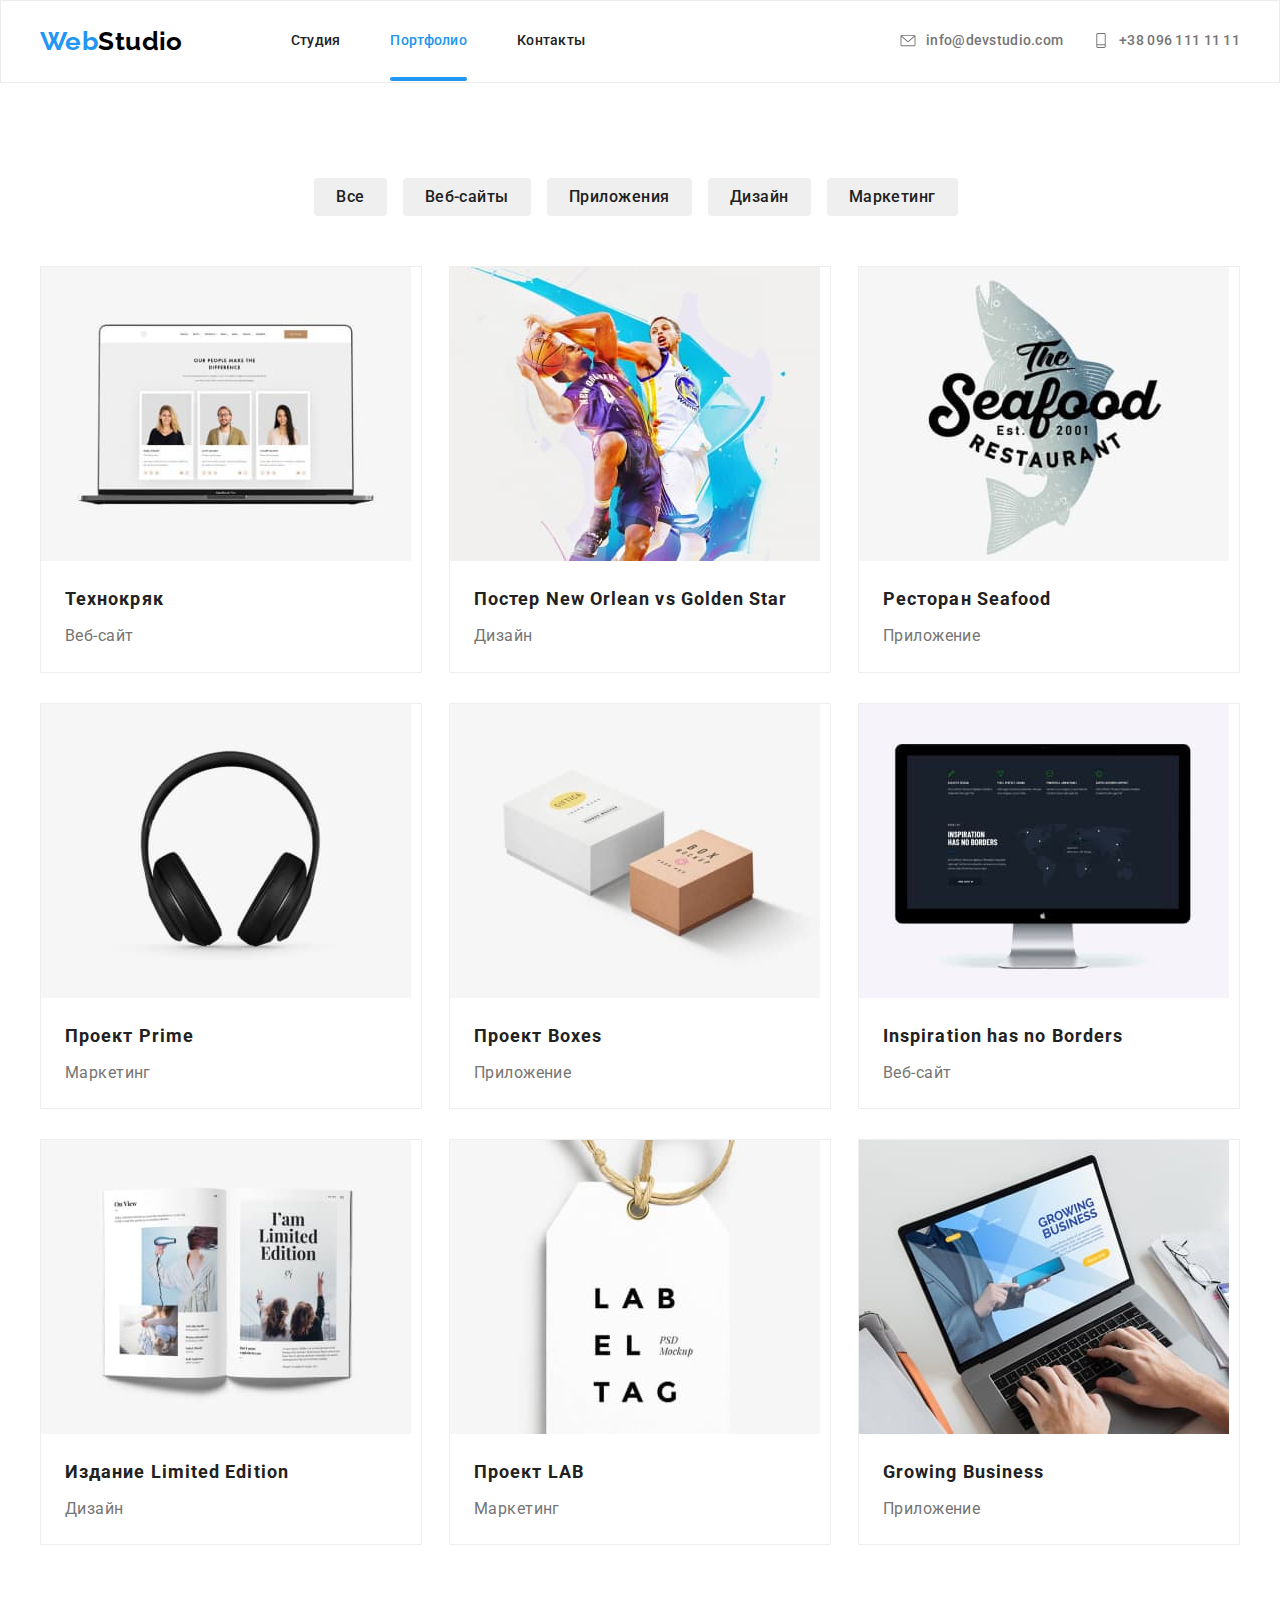
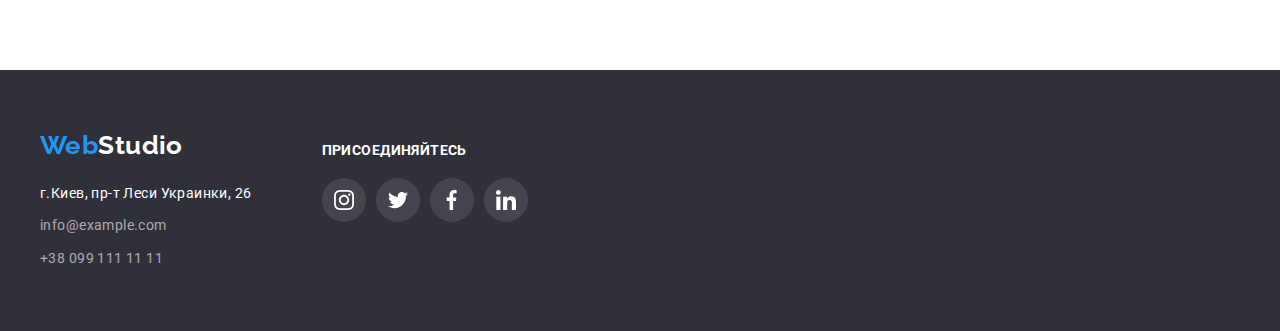
==== portfolio.html @ 24e9ad44 "first commit" ====
<!DOCTYPE html>
<html lang="en">
<head>
    <meta charset="UTF-8">
    <meta name="viewport" content="width=device-width, initial-scale=1.0">
    <title>Партфолио</title>
    <link href="https://fonts.googleapis.com/css2?family=Raleway:wght@700&family=Roboto:wght@400;500;700;900&display=swap"
        rel="stylesheet">
    <link rel="stylesheet" href="https://cdnjs.cloudflare.com/ajax/libs/modern-normalize/1.0.0/modern-normalize.min.css"
        integrity="sha512-ISS7cAi1PEhQ8jnbJpJZMd29NlhNj4AWYyLOSp2CE/CsHxTCu+r+t0D2yoJudVrd0/8fTVPUVDzY5Tvli75u/g=="
        crossorigin="anonymous" />
    <link rel="stylesheet" href="./css/styles.css">
</head>
<body>
<!--------HEADER--------->
   <header class="header">
        <div class="container">
            <a class="logo" href="./index.html"> Web<span class="logo-black">Studio</span>
            </a>
            <nav class="navi">
                <ul class="navi-list">
                    <li class="item">
                        <a class="link" href="./index.html">Студия</a>
                    </li>
                    <li class="item">
                        <a class="link current" href="./portfolio.html">Портфолио</a>
                    </li>
                    <li class="item">
                        <a class="link" href="">Контакты</a>
                    </li>
                </ul>
            </nav>
            <ul class="header-contact">
                <li class="item">
                    <a class="link" href="mailto:info@devstudio.com">
                        <svg class="icon-header" width="16" height="15">
                            <use href="./images/sprite-main.svg#icon-mail"></use>
                          </svg> info@devstudio.com
                    </a>
                    </li>
                <li class="item">
                    <a class="link" href="tel:+380961111111">
                        <svg class="icon-header" width="16" height="15">
                            <use href="./images/sprite-main.svg#icon-tel"></use>
                          </svg> +38 096 111 11 11
                    </a>
                </li>
            </ul>
            </ul>
        </div>
    </header>
        <main>
<!-------------------Button------------------>
            <section class="section partfolio">
                <div class="container">
                    <h1 class="partfolio-title visually-hidden">Партфолио основная информация</h1>
                    <ul class="button-list">
                        <li class="item">
                            <button type="button" class="button">Все</button>
                        </li>
                        <li class="item">
                            <button type="button" class="button">Веб-сайты</button>
                        </li>
                        <li class="item">
                            <button type="button" class="button">Приложения</button>
                        </li>
                        <li class="item">
                            <button type="button" class="button">Дизайн</button>
                        </li>
                        <li class="item">
                            <button type="button" class="button">Маркетинг</button>
                        </li>
                    </ul>
<!-------------------Main------------------>
                    <ul class="partfolio-list">
                        <li class="item">
                            <a href="" class="link">
                                <div class="thumb-text-cart">
                                    <img class="img" src="./images/partfolio/partfolio-1.jpg" width="370" height="294" alt="Технокряк">
                                    <p class="text-cart">
                                        Технокряк это современная площадка распространения коронавируса. Компании используют эту платформу для цифрового
                                        шпионажа и атак на защищённые сервера конкурентов.
                                    </p>
                                </div>
                                <h2 class="title">Технокряк</h2>
                                <p class="text">Веб-сайт</p>
                            </a>
                        </li>
                        <li class="item">
                            <a href="" class="link">
                                <div class="thumb-text-cart">
                                    <img class="img" src="./images/partfolio/partfolio-2.jpg" width="370" height="294" alt="Постер New Orlean vs Golden Star">
                                    <p class="text-cart">
                                        Баскетбольная команда.
                                    </p>
                                </div>
                                <h2 class="title">Постер New Orlean vs Golden Star</h2>
                                <p class="text">Дизайн</p>
                            </a>
                        </li>
                        <li class="item">
                            <a href="" class="link">
                                <div class="thumb-text-cart">
                                    <img class="img" src="./images/partfolio/partfolio-3.jpg" width="370" height="294" alt="Ресторан Seafood">
                                    <p class="text-cart">
                                        Лучший рыбный ресторан Киева.
                                    </p>
                                </div>
                                <h2 class="title">Ресторан Seafood</h2>
                                <p class="text">Приложение</p>
                            </a>
                        </li>
                        <li class="item">
                            <a href="" class="link">
                                <img class="img" src="./images/partfolio/partfolio-4.jpg" width="370" height="294" alt="Проект Prime">
                                <h2 class="title">Проект Prime</h2>
                                <p class="text">Маркетинг</p>
                            </a>
                        </li>
                        <li class="item">
                            <a href="" class="link">
                                <img class="img" src="./images/partfolio/partfolio-5.jpg" width="370" height="294" alt="Проект Boxes">
                                <h2 class="title">Проект Boxes</h2>
                                <p class="text">Приложение</p>
                            </a>
                        </li>
                        <li class="item">
                            <a href="" class="link">
                                <img class="img" src="./images/partfolio/partfolio-6.jpg" width="370" height="294" alt="Inspiration has no Borders">
                                <h2 class="title">Inspiration has no Borders</h2>
                                <p class="text">Веб-сайт</p>
                            </a>
                        </li>
                        <li class="item">
                            <a href="" class="link">
                                <img class="img" src="./images/partfolio/partfolio-7.jpg" width="370" height="294"
                                    alt="Издание Limited Edition">
                                <h2 class="title">Издание Limited Edition</h2>
                                <p class="text">Дизайн</p>
                            </a>
                        </li>
                        <li class="item">
                            <a href="" class="link">
                                <img class="img" src="./images/partfolio/partfolio-8.jpg" width="370" height="294" alt="Проект LAB">
                                <h2 class="title">Проект LAB</h2>
                                <p class="text">Маркетинг</p>
                            </a>
                        </li>
                        <li class="item">
                            <a href="" class="link">
                                <img class="img" src="./images/partfolio/partfolio-9.jpg" width="370" height="294" alt="Growing Business">
                                <h2 class="title">Growing Business</h2>
                                <p class="text">Приложение</p>
                            </a>
                        </li>
                    </ul>
                </div>
            </section>
        </main>
<!-----fOOTER------->
<footer class="footer">
    <div class="container">
        <div class="footer-left-side">
            <a class="logo" href="./index.html"> Web<span class="logo-white">Studio</span>
            </a>
            <address>
                <a class="address" target="_blank" rel="noopener noreferrer"
                    href="https://www.google.com.ua/maps/place/%D0%B1%D1%83%D0%BB.+%D0%9B%D0%B5%D1%81%D0%B8+%D0%A3%D0%BA%D1%80%D0%B0%D0%B8%D0%BD%D0%BA%D0%B8,+26,+%D0%9A%D0%B8%D0%B5%D0%B2,+02000/@50.4257909,30.5376412,16.75z/data=!4m8!1m2!2m1!1z0LMuINCa0LjQtdCyLCDQv9GALdGCINCb0LXRgdC4INCj0LrRgNCw0LjQvdC60LgsIDI2!3m4!1s0x40d4cf0e033ecbe9:0x57a4dffefec77da0!8m2!3d50.4265807!4d30.5383858?hl=ru">г.Киев,
                    пр-т Леси Украинки, 26</a>
                <a class="contact" href="mailto:info@example.com">info@example.com</a>
                <a class="contact" href="tel:+380991111111">+38 099 111 11 11</a>
            </address>
        </div>
        <div class="footer-social">
            <p class="footer-social-title">присоединяйтесь</p>
            <ul class="footer-social-list">
                <li class="footer-social-item">
                    <a class="footer-social-link">
                        <svg class="footer-social-logo" width="20" height="20">
                            <use href="./images/sprite-main.svg#icon-instagram">
                            </use>
                        </svg>
                    </a>
                </li>
                <li class="footer-social-item">
                    <a class="footer-social-link">
                        <svg class="footer-social-logo" width="20" height="20">
                            <use href="./images/sprite-main.svg#icon-tvitter">
                            </use>
                        </svg>
                    </a>
                </li>
                <li class="footer-social-item">
                    <a class="footer-social-link">
                        <svg class="footer-social-logo" width="20" height="20">
                            <use href="./images/sprite-main.svg#icon-fasebook">
                            </use>
                        </svg>
                    </a>
                </li>
                <li class="footer-social-item">
                    <a class="footer-social-link">
                        <svg class="footer-social-logo" width="20" height="20">
                            <use href="./images/sprite-main.svg#icon-linkedin">
                            </use>
                        </svg>
                    </a>
                </li>
            </ul>
        </div>
    </div>
</footer>
</body>
</html>
---- css/styles.css ----
/* ====================== Палитра ==================================*/
/*Основной цвет текста #212121*/
/*Вторичный цвет текста #757575 */
/*Фоновый цвет #FFFFFF */
/*Акцент #2196F3*/
/*Футер #2F303A*/
/* Сетка 1170*37 */

/* ====================== Базовый сброс =============================*/
h1,
h2,
h3,
h4,
h5,
h6,
p {
  margin: 0;
}
ul,ol {
  padding: 0;
  margin: 0;
  list-style: none;
}
img {
  display: block;
}
.link{
  text-decoration: none;
}
.address {
  font-style: normal;
}

/* ====================== Наследование =============================*/
:root {
  --text-color: #212121;
  --secindary-text-color: #757575;
  --bg-color: #ffffff;
  --akcent-color: #2196f3;
  --baner-color: #2f303a;
}
body {
  font-family: Roboto, sans-serif;
  font-size: 14px;
  letter-spacing: 0.03em;
  background-color: var(--bg-color);
  color: var(--text-color);
  margin: 0;
}
/* ====================== Components ================================*/
.container {
  margin:    auto;
  width: 1200px;
  padding-left: 15px;
  padding-right: 15px;
}
.section {
  margin: 0 auto;
  padding-top: 95px;
  padding-bottom: 95px;
}
.logo {
  display: block;
  font-family: Raleway, sans-serif;
  font-size: 26px;
  font-weight: bold;
  line-height: 1.2;
  color: var(--akcent-color);
  text-decoration: none;
}
.logo-black {
  color: #000000;
}
.logo-white {
  color: #ffffff;
}
.navi-list .link.current {
  color: var(--akcent-color);
}
.visually-hidden {
  position: absolute !important;
  clip: rect(1px 1px 1px 1px); /* IE6, IE7 */
  clip: rect(1px, 1px, 1px, 1px);
  padding: 0 !important;
  border: 0 !important;
  height: 1px !important;
  width: 1px !important;
  overflow: hidden;
}
/* ====================== HEADER =====================================*/
/* ====================== HEADER-NAVI =====================================*/
.header {
  border: 1px solid #ececec;
  background-image: url(./images/header-bg.png);
  background-color: #FFFFFF;
}

.header .container {
  display: flex;
  justify-content: space-between;
}
.header .logo {
  margin-right: 93px;
  padding-top: 25px;
  padding-bottom: 25px;
}
/* ====================== HEADER-NAVI =====================================*/
.navi {
  display: flex;
  justify-content: center;
  margin: 0;
}
.navi-list {
  display: flex;
  justify-content: center;
  margin-right: 300px;
 
}
.navi-list .item:not(:last-child) {
  margin-right: 50px;
}
.navi-list .link {
  position: relative;
  display: block;
  padding-top: 32px;
  padding-bottom: 32px;

  font-weight: 500;
  line-height: 1.14;
  letter-spacing: 0.02em;
  color: var(--text-color);
  text-decoration: none;
}
.navi-list .link:hover,
.navi-list .link:focus {
  color: var(--akcent-color);
}
.navi-list .link.current::after {
  content: "";
  position: absolute;
  left: 0;
  bottom: 0%;
  display: block;

  margin-bottom: 0;
  margin-top: 28px;

  width: 100%;
  height: 4px;
  background-color: #2196f3;
  border-radius: 2px;
}
/* ====================== HEADER-CONTACT =====================================*/
.header-contact {
  display: flex;
  justify-content: flex-end;
  margin: 0;
}
.header-contact .link {
  display: flex;
  padding-top: 32px;
  padding-bottom: 32px;

  font-weight: 500;
  line-height: 1.14;
  letter-spacing: 0.02em;
  color: var(--secindary-text-color);
}
.header-contact .item:not(:last-child){
  margin-right: 30px;
}
.header-contact .link:hover,
.header-contact .link:focus {
  color: var(--akcent-color);
}
.icon-header {
  fill: var(--secindary-text-color);
  margin-right: 10px;
}
.header-contact .link:focus .icon-header,
.header-contact .link:hover .icon-header {
  fill: var(--akcent-color);
}
/* ====================== HERO ==============================================*/
.hero{
  margin-left: auto;
  margin-right: auto;
  padding-bottom: 95px;

 height: 600px;
 max-width: 1600px;
 background-image:url(../images/hero/img-overlay-bg.png),
 url(../images/hero/img-overlay.jpg); 
 background-size: cover;
 background-position: center;
 background-repeat: no-repeat;
 background-color:  #C4C4C4;

 text-align: center;
}
.hero-title {
  margin: 0;
  padding-top: 200px;


  font-weight: 900;
  font-size: 44px;
  line-height: 1.3;
  text-align: center;
  letter-spacing: 0.06em;
  text-transform: uppercase;
  color: #ffffff;
  min-width: 696px;
}
.hero .main-button {
  margin-top: 30px;
  padding-bottom: 200px;

  min-width: 200px;
  padding: 10px 32px;
  border-radius: 4px;
  border: transparent;
  box-shadow: 0px 4px 4px rgba(0, 0, 0, 0.15);

  font-weight: bold;
  font-size: 16px;
  line-height: 1.9;
  text-align: center;
  letter-spacing: 0.06em;
  color: #ffffff;
  background-color: #2196f3;
  text-decoration: none;
}
.hero .main-button:hover,
.hero .main-button:focus {
  outline: none;
  cursor: pointer;
}
/* ====================== FEATURES ===========================================*/
.container .features-list {
  display: flex;
  justify-content: space-between;
}
.features-logo {
  display: flex;
  justify-content: center;
  align-items: center;
  
  margin: 30px auto;
  width: 100%;
  height: 120px;
  background-color: #F5F4FA;
  border-radius: 4px;
 }
.features-logo-svg {
  display: block;
  margin: 0 auto;
 } 
.features-list .item:not(:last-child) {
  margin-right: 30px;
}
.features-list .title {
  margin: 0;
  padding-top: 30px;
  text-transform: uppercase;
}
.features-list .text {
  margin-top: 10px;
  margin-bottom: 0;
  line-height: 1.71;
  color: var(--secindary-text-color);
}
/*=====================SPECIALIZATION==========================================*/
.section.specialization {
  padding-top: 0;
}
.specialization .title {
  margin-bottom: 0px;
  margin-top: 0;
  padding-bottom: 50px;

  font-weight: bold;
  font-size: 36px;
  line-height: 1.17;
  text-align: center;
  color: var(--text-color);
}
.specialization-list {
  display: flex;
  align-items: center;
  flex-wrap: wrap;
}
.specialization-list .item:not(:last-child) {
  margin-right: 30px;
}

.specialization-thumb {
  position: relative;
  width: 370px;
  height: 294px;
}
.specialization-title {
  position: absolute;
  top: 77%;
  left: 0%;

  margin: 0;
  padding-top: 27px;
  width: 370px;
  height: 70px;

  font-weight: bold;
  font-size: 14px;
  line-height: 1.142;
  text-align: center;
  letter-spacing: 0.03em;
  text-transform: uppercase;
  color: #ffffff;
  background: rgba(47, 48, 58, 0.8);
}
/* ====================== TEAM ==========================================*/
.section.team {
  background-color: #f5f4fa;
}
.team-title {
  margin-top: 0;
  margin-bottom: 50px;

  font-weight: bold;
  font-size: 36px;
  line-height: 1.17;
  text-align: center;
  color: var(--text-color);
}
.container .team-list {
  display: flex;
  justify-content: space-around;
}
.team-list .title {
  margin-top: 30px;
  margin-bottom: 10px;

  font-weight: 500;
  font-size: 16px;
  line-height: 1.9;
  text-align: center;
  color: var(--text-color);
}
.team-list .text {
  margin-bottom: 0;
  margin-top: 0;
  padding-bottom: 30px;

  font-size: 16px;
  line-height: 1.9;
  text-align: center;
  color: var(--secindary-text-color);
}
.team-list .item {
  background-color: #ffffff;
  background: #FFFFFF;
  box-shadow: 0px 1px 3px rgba(0, 0, 0, 0.12), 0px 1px 1px rgba(0, 0, 0, 0.14), 0px 2px 1px rgba(0, 0, 0, 0.2);
  border-radius: 0px 0px 4px 4px;

}
/* ====================== team-sotial ========================================*/
.social-list {
  display: flex;
  justify-content: center;
  align-items: center;
  margin: auto;
  margin-bottom: 30px;

  width: 206px;
  height: 44px;
}
.social-link {
  display: flex;

  width: 44px;
  height: 44px;
  border-radius: 50%;
}
.social-link:hover,
.social-link:focus {
  background-color: var(--akcent-color);
}
.social-logo {
  display: block;
  justify-content: center;
  align-items: center;
  margin: auto;

  width: 20px;
  height: 20px;
  fill: #afb1b8;
}
.social-link:hover .social-logo,
.social-link:focus .social-logo {
  background-color: var(--akcent-color);
  fill: white;
}

/* ====================== Clients ==========================================*/
.title-clients {
  margin-top: 0;
  margin-bottom: 50px;

  font-weight: bold;
  font-size: 36px;
  line-height: 1.166;
  text-align: center;
  letter-spacing: 0.03em;
  color: var(--text-color);
}
.clients-list {
  display: flex;
  justify-content: space-around;
  align-items: center;
}
.link-clients-logo {
  display: flex;
  width: 170px;
  height: 90px;
  border: 1px solid #afb1b8;
  border-radius: 4px;
}
.link-clients-logo:hover,
.link-clients-logo:focus {
  border: 1px solid var(--akcent-color);
}
.clients-logo {
  margin: auto;
  width: 45px;
  height: 60px;
  background-size: contain;
  background-repeat: no-repeat;
  background-position: center;
  fill: #afb1b8;
}
.link-clients-logo:hover .clients-logo,
.link-clients-logo:focus .clients-logo {
  fill: var(--akcent-color);
}
/* ======================fOOTER=========================================*/
.footer .container {
  display: flex;
  justify-content: start;
}
.footer {
  padding-bottom: 60px;
  padding-top: 60px;
  background-color: var(--baner-color);
}
.footer .address {
  display: block;
  margin-bottom: 9px;
  margin-top: 20px;

  font-style: normal;
  line-height: 1.71;
  color: #ffffff;
  text-decoration: none;
}
.footer .contact {
  display: block;
  font-style: normal;
  line-height: 1.71;
  color: rgba(255, 255, 255, 0.6);
  text-decoration: none;
}
.contact:not(:last-child) {
  margin-bottom: 9px;
}

/* ======================fOOTER-social=========================================*/
.footer-social-title {
  padding-left: 70px;
  margin-top: 12px;
  margin-bottom: 20px;

  font-family: Roboto, sans-serif;
  font-style: normal;
  font-weight: bold;
  font-size: 14px;
  line-height: 16px;
  letter-spacing: 0.03em;
  text-transform: uppercase;
  color: #ffffff;
}
.footer-social-list {
  display: flex;
  justify-content: space-between;
  align-items: center;
  /* padding-left: 70px; */
  margin-left: 70px;
}
.footer-social-link {
  display: flex;
  justify-content: center;
  align-items: center;
  margin-right: 10px;

  width: 44px;
  height: 44px;
  fill: #ffffff;
  background-color: rgba(255, 255, 255, 0.1);
  border-radius: 50%;

}
.footer-social-link:hover,
.footer-social-link:focus {
  background-color: var(--akcent-color);
}
/* ====================== Beckdrop-Modal ===================================*/
.backdrop.is-hidden{
   opacity:0;
   pointer-events: none;
}
.backdrop{
  position: fixed;
  top: 0;
  left: 0;
  z-index: 10;
  
  width: 100%;
  height: 100%;
  background-color: rgba(0, 0, 0, 0.2);
}
.modal-window {
  position: absolute;
  top: 50%;
  left: 50%;
  transform: translate(-50%, -50%);

  min-width: 528px;
  min-height: 581px;
  background-color: #ffffff;
  border-radius: 4px;
  box-shadow: 0px 1px 3px rgba(0, 0, 0, 0.12), 0px 1px 1px rgba(0, 0, 0, 0.14),
    0px 2px 1px rgba(0, 0, 0, 0.2);
}
.modal-button-close {
  display: flex;
  justify-content: center;
  align-items: center;
  margin-top: 8px;
  margin-left: auto;
  margin-right: 8px;

  width: 30px;
  height: 30px;
  border-radius: 50%;
  border: 1px solid rgba(0, 0, 0, 0.1);

}
.modal-close-svg {
  display: flex;
  justify-content: center;
  align-items: center;
  width: 18px;
  height: 18px;
  fill: #212121;
  background-repeat: no-repeat;
  background-size: cover;
  background-position: center;
}
/* ======================Partfolio=======================================*/

/* ======================Button-Partfolio=======================================*/
.button-list {
  display: flex;
  justify-content: center;
  padding-bottom: 50px;
}
.button-list .item:not(:last-child) {
  margin-right: 8px;
}
.button {
  margin-right: 8px;
  padding: 6px 22px;

  height: 38px;
  font-family: inherit;
  font-weight: 500;
  font-size: 16px;
  line-height: 1.6;
  text-align: center;
  letter-spacing: 0.03em;
  color: var(--text-color);
  border: none;
  border-radius: 4px;

}
.button:hover,
.button:focus {
  color: #ffffff;
  background-color: #2196f3;
  outline: none;
  cursor: pointer;
}
/* ======================Main-Partfolio=======================================*/
.partfolio-list {
  display: flex;
  flex-wrap: wrap;
  justify-content: space-between;
}
.partfolio-list .item {
  width: calc((100% - 60px) / 3);
  margin-bottom: 30px;
  border: 1px solid #eeeeee;
}
.partfolio-list .item:hover {
  box-shadow: 0px 1px 1px rgba(0, 0, 0, 0.12), 0px 4px 4px rgba(0, 0, 0, 0.06),
    1px 4px 6px rgba(0, 0, 0, 0.16);
}
.partfolio-list .item:nth-child(3n + 3) {
  margin-right: 0;
}
.partfolio-list .title {
  margin-top: 20px;
  margin-bottom: 4px;
  margin-left: 24px;

  font-weight: bold;
  font-size: 18px;
  line-height: 2;
  letter-spacing: 0.06em;
  color: var(--text-color);
}
.partfolio-list .text {
  display: block;
  margin-bottom: 20px;
  margin-left: 24px;

  font-size: 16px;
  text-align: start;
  line-height: 1.9;
  color: var(--secindary-text-color);
}
/* ====================== Переходы =======================================*/
.thumb-text-cart {
  position: relative;
  width: 370px;
  height: 294px;
  overflow: hidden;
}
.text-cart {
  position: absolute;
  top: 0%;
  left: 0%;
  padding: 63px 24px;
  margin: 0;

  width: 370px;
  height: 294px;
  display: block;
  text-align: left;
  font-size: 18px;
  line-height: 1.5;
  letter-spacing: 0.03em;
  color: #ffffff;
  background-color: rgba(33, 150, 243, 0.9);

  transform: translateY(100%);
  transition-property: transform;
  transition-duration: 250ms;
  transition-timing-function: cubic-bezier(0.4, 0, 0.2, 1);
  transition-delay: 100ms;
  
}
.item:hover .text-cart {
  transform: translateY(0%);
}
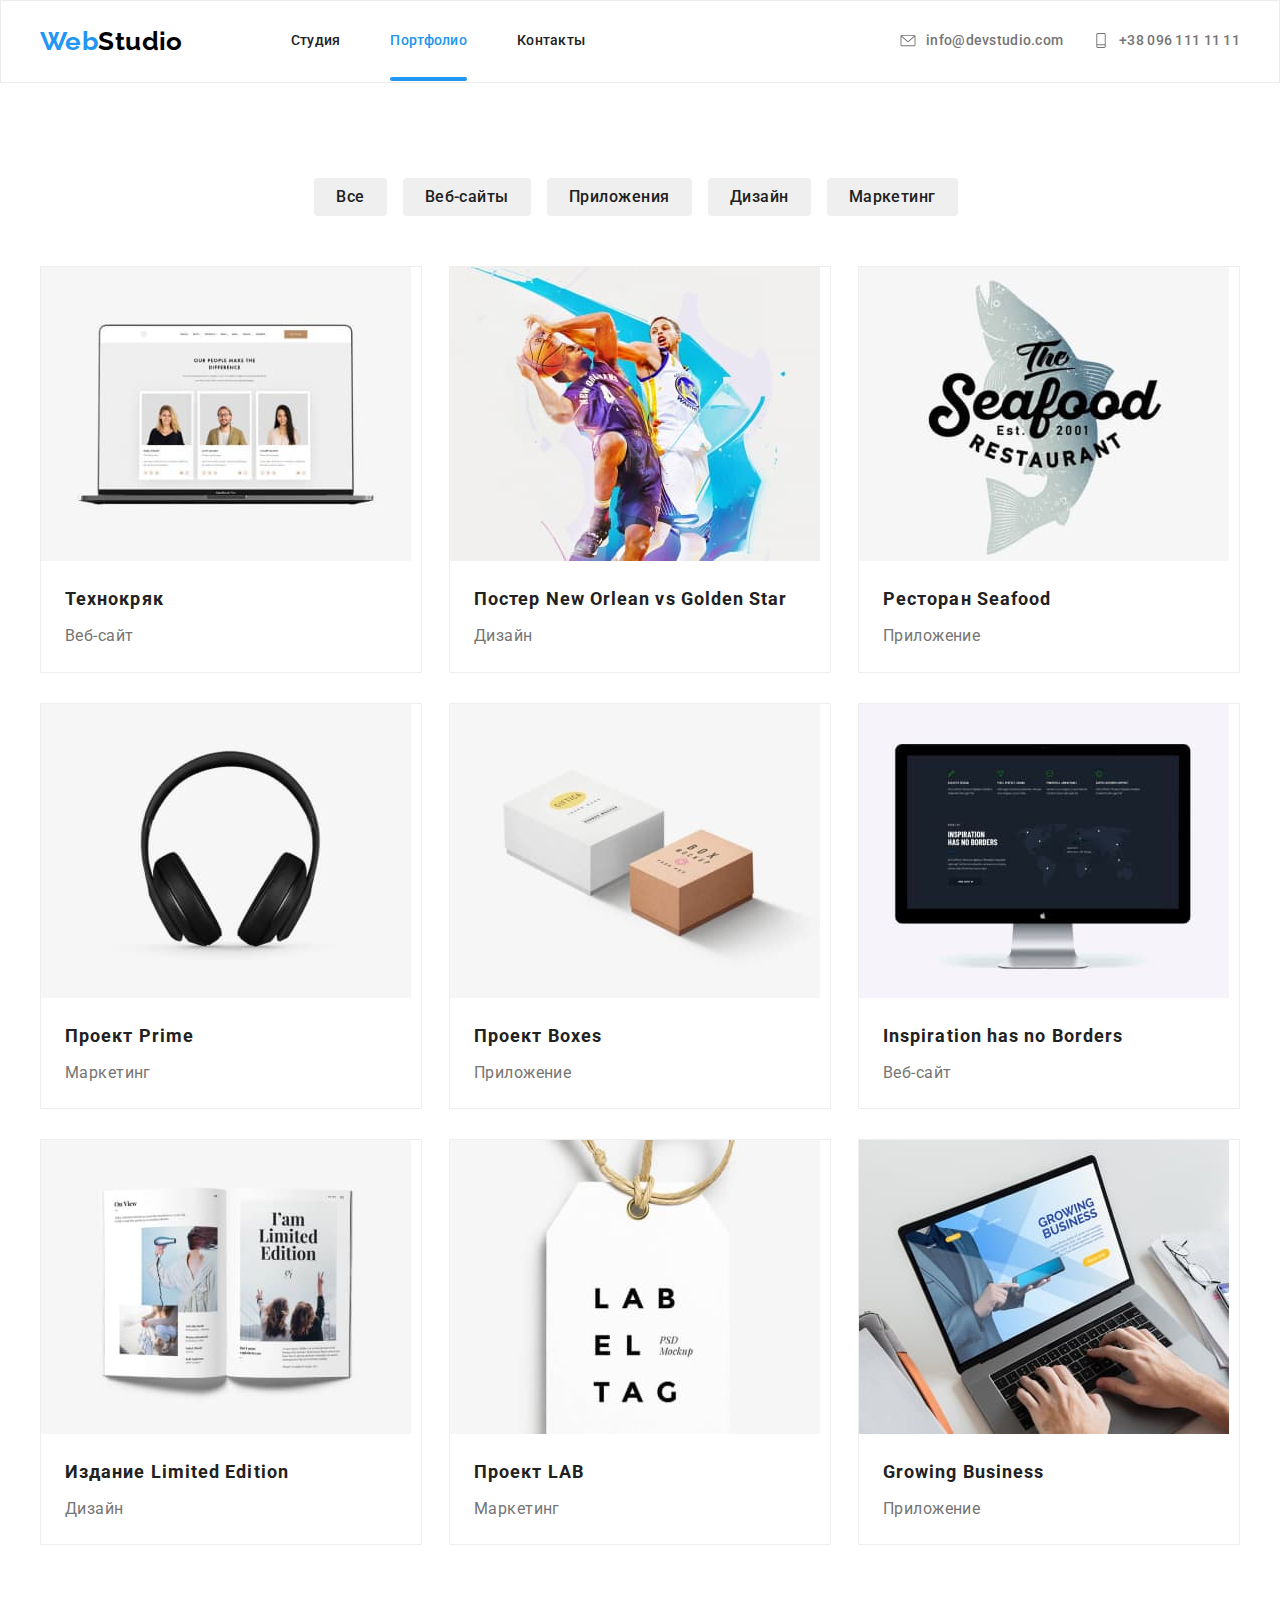
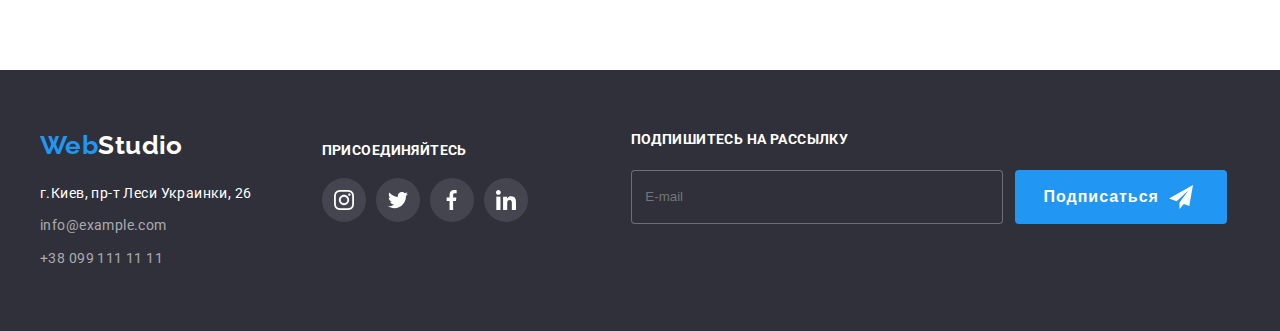
==== commit 1d5cdbfe: "foter-form-done" ====
--- a/portfolio.html
+++ b/portfolio.html
@@ -208,6 +208,20 @@
                 </li>
             </ul>
         </div>
+        <div class="thumb-form">
+            <form class="footer-form" method=""  action="">
+              <label class="title-footer-form">Подпишитесь на рассылку</label>
+              <div class="thumb-footer-join">
+                <input type="email" class="footer-form-email" name="footer-form-email" placeholder=" E-mail">
+                <button type="submit" class="footer-button" name="footer-button">
+                  Подписаться <svg class="footer-button-logo" width="24" height="24">
+                    <use href="./images/sprite-main.svg#icon-icon-send">
+                    </use>
+                  </svg>
+                </button>
+              </div>
+            </form>
+        </div>
     </div>
 </footer>
 </body>
--- a/css/styles.css
+++ b/css/styles.css
@@ -512,6 +512,82 @@
 .footer-social-link:focus {
   background-color: var(--akcent-color);
 }
+/* ======================Footer-Form=======================================*/
+.title-footer-form{
+  display: block;
+  margin-left: 93px;
+  margin-right: auto;
+  margin-top: 0;
+  margin-bottom: 20px;
+
+  text-align: left;
+  font-weight: bold;
+  line-height: 1.4;
+  letter-spacing: 0.03em;
+  text-transform: uppercase;
+  color: #FFFFFF;
+
+}
+.thumb-footer-join{
+  display: flex;
+}
+.footer-form-email{
+  margin-left: 93px;
+  margin-right: 12px;
+  margin-top: 0;
+  margin-bottom:0; 
+  padding-left: 10px;
+
+  min-width: 358px;
+  min-height: 50px;
+  color: #FFFFFF;
+  background-color: #2F303A;
+  border: 1px solid rgba(255, 255, 255, 0.3);
+  border-radius: 4px;
+}
+.footer-form-email:focus{
+  outline: none;
+}
+.footer-button{
+  display: flex;
+  justify-content: space-around;
+  padding-left: 29px;
+  
+  
+  min-width: 200px;
+  min-height: 50px;
+  font-weight: bold;
+  font-size: 16px;
+  line-height: 1.87;
+  align-items: center;
+  text-align: center;
+  letter-spacing: 0.06em;
+  color: #FFFFFF;
+
+  outline: none;
+  border: none;
+  background-color: #2196F3;
+  border-radius: 4px;
+
+  transition-property: box-shadow;
+  transition-duration: 250ms;
+  transition-timing-function: cubic-bezier(0.4, 0, 0.2, 1);
+}
+.footer-button:focus,
+.footer-button:hover{
+  box-shadow: 0px 4px 4px rgba(0, 0, 0, 0.15);
+  cursor: pointer;
+  
+}
+.footer-button-logo{
+  margin-top: 13px;
+  margin-bottom: 13px;
+  margin-right: 28px;
+  margin-left: 10px;
+     
+  display: block;
+  fill: #FFFFFF;
+}
 /* ====================== Beckdrop-Modal ===================================*/
 .backdrop.is-hidden{
    opacity:0;
@@ -565,8 +641,180 @@
   background-size: cover;
   background-position: center;
 }
+/* ====================== Modal-Form ===========================================*/
+.modal-form {
+  display: flex;
+  justify-content: start;
+  flex-direction: column;
+}
+.modal-button-close {
+  display: flex;
+  justify-content: center;
+  align-items: center;
+  margin-top: 8px;
+  margin-left: auto;
+  margin-right: 8px;
+
+  width: 30px;
+  height: 30px;
+  border-radius: 50%;
+  border: 1px solid rgba(0, 0, 0, 0.1);
+
+  transition-property: fill;
+  transition-duration: 250ms;
+  transition-timing-function: cubic-bezier(0.4, 0, 0.2, 1);
+}
+.modal-button-close:focus,
+.modal-button-close:hover {
+  outline: none;
+  cursor: pointer;
+}
+.modal-close-svg {
+  display: flex;
+
+  width: 18px;
+  height: 18px;
+  fill: #212121;
+  background-repeat: no-repeat;
+  background-size: cover;
+  background-position: center;
+}
+.modal-button-close:hover .modal-close-svg {
+  fill: #2196f3;
+}
+.title-form {
+  margin: 40px;
+  margin-top: 2px;
+  margin-bottom: 12px;
+
+  font-weight: bold;
+  font-size: 20px;
+  line-height: 1.15;
+  text-align: center;
+  letter-spacing: 0.03em;
+  color: var(--text-color);
+}
+.label {
+  position: relative;
+  margin-top: 10px;
+  margin-bottom: 4px;
+  margin-left: 40px;
+
+  display: block;
+  font-size: 12px;
+  line-height: 1.166;
+  letter-spacing: 0.01em;
+  text-align: left;
+  color: var(--secindary-text-color);
+}
+.modal-input {
+  display: block;
+  margin: 0 40px;
+  padding-left: 42px;
+
+  width: 448px;
+  height: 40px;
+  border: 1px solid rgba(33, 33, 33, 0.2);
+  border-radius: 4px;
+}
+.modal-input:focus {
+  outline: 1px solid #2196f3;
+  cursor: pointer;
+}
+.modal-form-icon-thumb{
+  position: relative;
+}
+.modal-icon-svg {
+  position: absolute;
+  left: 10%;
+  top:30%;
+  fill: #212121;
+  display: block;
+  width: 15px;
+  height: 15px;
+  
+  background-position: center;
+  background-repeat: no-repeat;
+  background-size: cover;
+}
+.modal-input:focus + .modal-icon-svg{
+  fill: #2196f3;
+  cursor: pointer;
+}
+.modal-texterea {
+  display: block;
+  margin: 0 40px;
+  padding: 10px;
+
+  width: 448px;
+  height: 120px;
+  resize: none; /*убрать растягивания окна в текстариа*/
+  border: 1px solid rgba(33, 33, 33, 0.2);
+  border-radius: 4px;
+}
+.modal-texterea:focus {
+  outline: 1px solid #2196f3;
+  cursor: pointer;
+}
+.modal-button-sent {
+  margin-top: 30px;
+  margin-bottom: 40px;
+  margin-left: 164px;
+  margin-right: 164px;
+  padding: 10px 55px;
+
+  font-weight: bold;
+  font-size: 16px;
+  line-height: 1.875;
+  align-items: center;
+  text-align: center;
+  letter-spacing: 0.06em;
+  color: #ffffff;
+  width: 200px;
+  height: 50px;
+
+  outline: none;
+  border: none;
+  background: #188ce8;
+  border-radius: 4px;
+}
+.modal-button-sent:hover,
+.modal-button-sent:focus {
+  cursor: pointer;
+  outline: none;
+  border: none;
+}
+/* ====================== Castome-checkbox===========================================*/
+.label-checkbox {
+  margin-top: 20px;
+  margin-bottom: 0;
+  margin-left: auto;
+  margin-right: auto;
+  font-size: 14px;
+  line-height: 1.714;
+  letter-spacing: 0.03em;
+  color: var(--secindary-text-color);
+}
+.label-checkbox::before{
+  display: inline-block;
+  content: "";
+  margin-right: 10px;
+  width: 16px;
+  height: 15px;
+  background-image: url(../images/checkbox.svg);
+  background-repeat: no-repeat;
+  background-size: cover;
+  background-position: center;
+  border-radius: 2px;
+  border: 1px solid  #212121;
+}
+.input-checkbox:checked + .label-checkbox::before{
+  background-color: var(--akcent-color);
+}
+.checkbox-link{
+  color: #2196F3;
+}
 /* ======================Partfolio=======================================*/
-
 /* ======================Button-Partfolio=======================================*/
 .button-list {
   display: flex;
@@ -667,7 +915,6 @@
   transition-duration: 250ms;
   transition-timing-function: cubic-bezier(0.4, 0, 0.2, 1);
   transition-delay: 100ms;
-  
 }
 .item:hover .text-cart {
   transform: translateY(0%);
